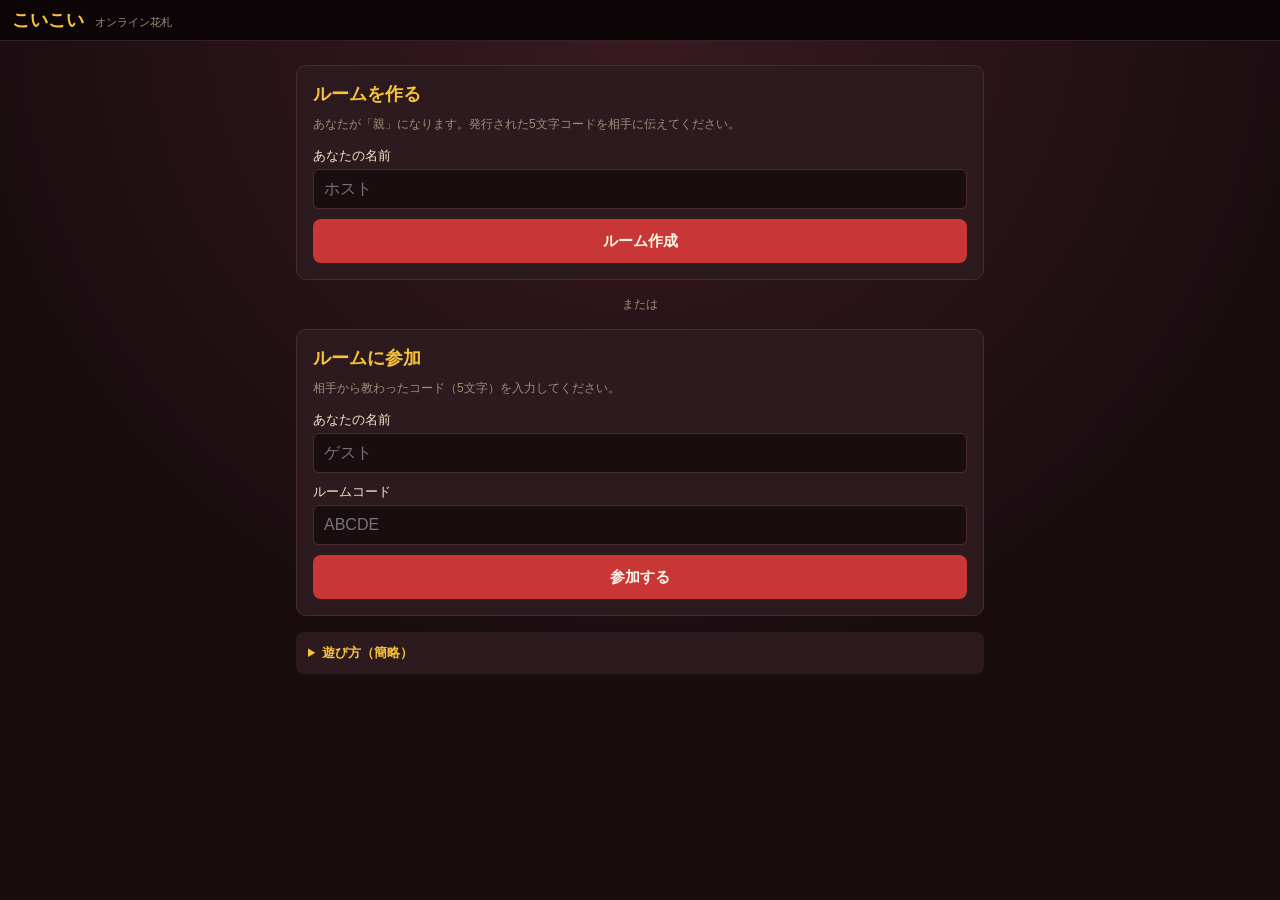
==== koikoi/index.html @ 1c3f086d "Add online two-player Koi-Koi (こいこい) hanafuda game - Full 48-card Hanafuda deck with month/type/ribb" ====
<!doctype html>
<html lang="ja">
<head>
<meta charset="utf-8">
<meta name="viewport" content="width=device-width,initial-scale=1,viewport-fit=cover,user-scalable=no">
<meta name="theme-color" content="#1a0d0d">
<title>こいこい — オンライン花札</title>
<link rel="stylesheet" href="css/style.css">
</head>
<body>

<header id="topbar">
  <h1>こいこい <small>オンライン花札</small></h1>
  <div id="status" data-kind="info"></div>
</header>

<main>
  <!-- ROOM LOBBY -->
  <section id="lobby">
    <div class="card-panel">
      <h2>ルームを作る</h2>
      <p class="hint">あなたが「親」になります。発行された5文字コードを相手に伝えてください。</p>
      <label>あなたの名前
        <input id="host-name" type="text" maxlength="10" placeholder="ホスト">
      </label>
      <button class="btn-primary" id="btn-create">ルーム作成</button>
      <div id="share-block" class="hidden">
        <div class="share-code">コード: <span id="share-code"></span></div>
        <label>共有リンク
          <input id="share-link" type="text" readonly>
        </label>
        <button class="btn-secondary" id="btn-copy">リンクをコピー</button>
      </div>
    </div>

    <div class="divider">または</div>

    <div class="card-panel">
      <h2>ルームに参加</h2>
      <p class="hint">相手から教わったコード（5文字）を入力してください。</p>
      <label>あなたの名前
        <input id="guest-name" type="text" maxlength="10" placeholder="ゲスト">
      </label>
      <label>ルームコード
        <input id="join-code" type="text" maxlength="5" placeholder="ABCDE" autocapitalize="characters">
      </label>
      <button class="btn-primary" id="btn-join">参加する</button>
    </div>

    <details class="rules">
      <summary>遊び方（簡略）</summary>
      <ul>
        <li>各プレイヤーに手札8枚、場札8枚、残り24枚は山札。</li>
        <li>自分の番：①手札を1枚出して、同じ月の場札があれば取る。②山札を1枚めくって、同じく月が合えば取る。</li>
        <li>取った札で「役」が成立したら、<b>あがり</b>（点数を確定）か <b>こいこい</b>（続ける）を選ぶ。</li>
        <li>こいこい後にもう1役以上できれば追加点、相手に役を作られると相手の点数が <b>×2</b>。</li>
        <li>合計7文以上でも <b>×2</b>。全6局の合計点で勝負。</li>
      </ul>
    </details>
  </section>

  <!-- GAME BOARD -->
  <section id="game" class="hidden">
    <div id="scoreboard"></div>

    <div class="zone zone-opp">
      <div id="opp-info" class="player-info"></div>
      <div id="opp-hand" class="hand"></div>
      <div id="opp-captured" class="captured"></div>
    </div>

    <div class="zone zone-field">
      <div id="field" class="field"></div>
    </div>

    <div class="zone zone-me">
      <div id="me-captured" class="captured"></div>
      <div id="me-info" class="player-info"></div>
      <div id="me-hand" class="hand"></div>
    </div>

    <div id="actionbar"></div>
    <details id="log-panel"><summary>ログ</summary><div id="log"></div></details>
  </section>
</main>

<script type="module" src="js/main.js"></script>
</body>
</html>
---- koikoi/css/style.css ----
:root {
  --bg: #1a0d10;
  --panel: #2d1a1f;
  --accent: #c93636;
  --accent-2: #f6c33b;
  --text: #f6e6c8;
  --dim: #a08c78;
  --green: #2c6b3a;
  --warn: #f0a040;
  --ok: #6cd07a;
}

* { box-sizing: border-box; }
html, body { margin: 0; padding: 0; }
body {
  background: radial-gradient(circle at 50% 0%, #3a1a22 0%, var(--bg) 60%);
  color: var(--text);
  font-family: -apple-system, BlinkMacSystemFont, "Hiragino Sans", "Yu Gothic", "Noto Sans JP", sans-serif;
  min-height: 100vh;
  padding-bottom: env(safe-area-inset-bottom);
}

#topbar {
  display: flex; align-items: center; justify-content: space-between;
  padding: 8px 12px; background: #0d0608; border-bottom: 1px solid #3a1f22;
  position: sticky; top: 0; z-index: 10;
}
#topbar h1 { font-size: 18px; margin: 0; color: var(--accent-2); font-weight: 700; }
#topbar h1 small { font-size: 11px; color: var(--dim); margin-left: 6px; font-weight: 400; }
#status { font-size: 12px; color: var(--dim); }
#status[data-kind="ok"]   { color: var(--ok); }
#status[data-kind="warn"] { color: var(--warn); }

main { max-width: 720px; margin: 0 auto; padding: 8px; }

/* ---------- Lobby ---------- */
#lobby { display: flex; flex-direction: column; gap: 16px; padding: 16px 8px; }
.card-panel {
  background: var(--panel); border: 1px solid #4a2a2f; border-radius: 10px;
  padding: 16px; display: flex; flex-direction: column; gap: 10px;
}
.card-panel h2 { margin: 0; font-size: 18px; color: var(--accent-2); }
.card-panel .hint { font-size: 12px; color: var(--dim); margin: 0 0 4px; }
.card-panel label { display: flex; flex-direction: column; gap: 4px; font-size: 13px; }
.card-panel input {
  background: #1a0d10; color: var(--text); border: 1px solid #4a2a2f;
  border-radius: 6px; padding: 10px; font-size: 16px;
}
.share-code { font-family: monospace; font-size: 22px; color: var(--accent-2); letter-spacing: 4px; }
#share-block { display: flex; flex-direction: column; gap: 8px; padding-top: 10px; border-top: 1px dashed #4a2a2f; }
.divider { text-align: center; color: var(--dim); font-size: 12px; }

.btn-primary, .btn-secondary {
  border: 0; border-radius: 8px; padding: 12px 16px; font-size: 15px;
  font-weight: 700; cursor: pointer; min-height: 44px;
}
.btn-primary { background: var(--accent); color: #fff8e6; }
.btn-primary:active { transform: scale(0.98); }
.btn-secondary { background: #4a2a2f; color: var(--text); }

.rules { background: var(--panel); border-radius: 8px; padding: 8px 12px; font-size: 13px; }
.rules summary { cursor: pointer; color: var(--accent-2); font-weight: 700; padding: 4px 0; }
.rules ul { margin: 8px 0; padding-left: 18px; line-height: 1.6; }

.hidden { display: none !important; }

/* ---------- Game board ---------- */
#scoreboard {
  background: #0d0608; border: 1px solid #3a1f22; border-radius: 8px;
  padding: 6px 10px; margin-bottom: 8px; font-size: 13px;
}
.sb-row { display: flex; justify-content: space-between; gap: 8px; padding: 2px 0; }
.sb-row .turn-on { color: var(--accent-2); font-weight: 700; }
.sb-row .vs { color: var(--dim); font-size: 11px; }

.zone {
  background: rgba(0,0,0,0.18);
  border-radius: 10px;
  padding: 6px 8px;
  margin-bottom: 6px;
}
.zone-opp { border-top: 2px solid #4a2a2f; }
.zone-field { background: linear-gradient(180deg, #15311c 0%, #0e2515 100%); padding: 10px 8px; }
.zone-me { border-bottom: 2px solid var(--accent-2); }

.player-info { display: flex; flex-wrap: wrap; align-items: center; gap: 6px; padding: 2px 4px; font-size: 12px; }
.player-name { font-weight: 700; color: var(--accent-2); flex: 0 0 auto; }
.badge { background: var(--accent); color: #fff; padding: 1px 6px; border-radius: 10px; font-size: 10px; font-weight: 700; }
.badge.mine { background: var(--accent-2); color: #1a0d10; }
.badge.koi { background: var(--green); }
.yaku-row { display: flex; flex-wrap: wrap; gap: 4px; align-items: center; flex: 1 1 100%; }
.yaku-chip { background: #4a2a2f; padding: 2px 6px; border-radius: 4px; font-size: 11px; }
.yaku-chip b { color: var(--accent-2); }
.yaku-row .pts { margin-left: auto; color: var(--accent-2); font-weight: 700; font-size: 12px; }
.yaku-row .dim { color: var(--dim); font-style: italic; }

/* Cards */
.hand, .field { display: flex; flex-wrap: wrap; gap: 4px; justify-content: center; min-height: 70px; padding: 4px; }
.field { gap: 6px; min-height: 140px; }
.captured { display: flex; flex-direction: column; gap: 2px; padding: 2px 0; }
.cap-row { display: flex; align-items: center; gap: 4px; font-size: 10px; }
.cap-label { width: 28px; color: var(--dim); }
.cap-cards { display: flex; flex-wrap: wrap; gap: 2px; flex: 1; }

.card-slot {
  width: 56px; height: 90px; cursor: pointer;
  display: flex; align-items: stretch; justify-content: stretch;
  transition: transform 0.12s ease;
}
.card-slot.mini { width: 32px; height: 52px; cursor: default; }
.field .card-slot { width: 60px; height: 96px; }
.zone-opp .card-slot { width: 40px; height: 64px; }
.card-slot:active { transform: scale(0.96); }
.card-slot svg { width: 100%; height: 100%; display: block; border-radius: 4px; }

.hf-card.hf-back rect:first-child { fill: #7a0e1f; }
.hf-selected { outline: 3px solid var(--accent-2); outline-offset: 1px; border-radius: 6px; }
.is-match svg { box-shadow: 0 0 0 2px var(--accent-2); border-radius: 4px; outline: 2px solid var(--accent-2); }
.is-pulse svg { animation: pulse 1.2s ease-in-out infinite; }
@keyframes pulse {
  0%, 100% { box-shadow: 0 0 0 0 rgba(246,195,59,0); }
  50%      { box-shadow: 0 0 0 4px rgba(246,195,59,0.55); }
}
.empty { color: var(--dim); font-size: 11px; padding: 8px; }

/* Action bar */
#actionbar {
  position: sticky; bottom: 0;
  background: #0d0608; border-top: 1px solid #3a1f22;
  padding: 10px 8px; display: flex; flex-wrap: wrap; gap: 8px; justify-content: center;
  margin: 8px -8px 0;
}
#actionbar .hint { color: var(--dim); font-size: 13px; padding: 12px 0; text-align: center; width: 100%; }
#actionbar button { flex: 1 1 140px; }
.result { width: 100%; text-align: center; color: var(--accent-2); font-size: 16px; font-weight: 700; padding: 8px; }
.result.big { font-size: 22px; padding: 14px; }
.result small { color: var(--text); font-weight: 400; font-size: 13px; }

/* Log */
#log-panel { margin-top: 8px; background: var(--panel); border-radius: 8px; padding: 6px 12px; font-size: 11px; }
#log-panel summary { color: var(--accent-2); cursor: pointer; }
#log { max-height: 120px; overflow-y: auto; padding: 6px 0; line-height: 1.5; color: var(--dim); }

/* Larger screens */
@media (min-width: 600px) {
  .card-slot { width: 64px; height: 102px; }
  .field .card-slot { width: 70px; height: 112px; }
  .zone-opp .card-slot { width: 48px; height: 76px; }
  .card-slot.mini { width: 38px; height: 60px; }
}
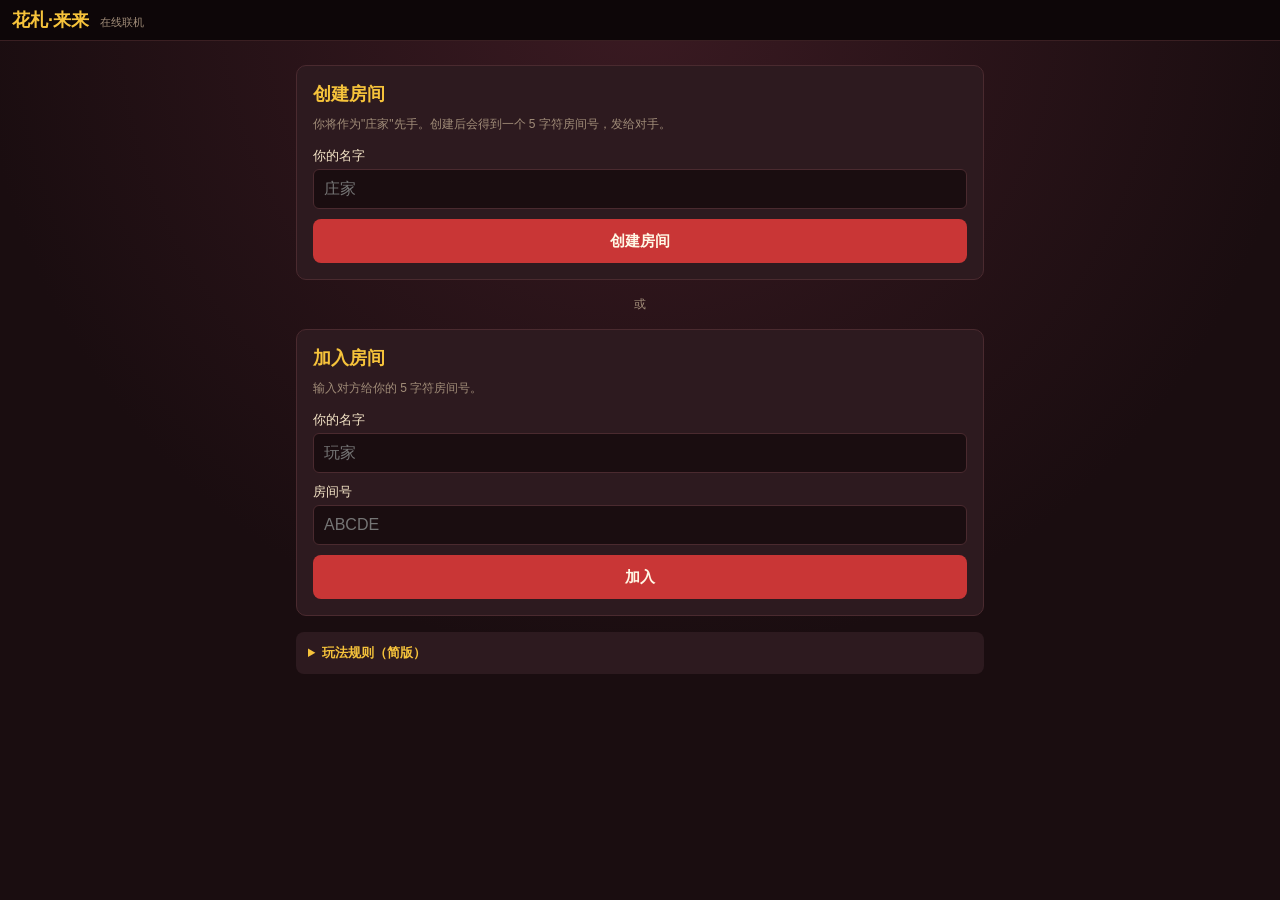
==== commit 226c97ba: "Translate UI and card names to Chinese - All lobby/game/action bar text now in simplified Chinese - " ====
--- a/koikoi/index.html
+++ b/koikoi/index.html
@@ -1,16 +1,16 @@
 <!doctype html>
-<html lang="ja">
+<html lang="zh-CN">
 <head>
 <meta charset="utf-8">
 <meta name="viewport" content="width=device-width,initial-scale=1,viewport-fit=cover,user-scalable=no">
 <meta name="theme-color" content="#1a0d0d">
-<title>こいこい — オンライン花札</title>
+<title>来来花札（Koi-Koi）在线对战</title>
 <link rel="stylesheet" href="css/style.css">
 </head>
 <body>
 
 <header id="topbar">
-  <h1>こいこい <small>オンライン花札</small></h1>
+  <h1>花札·来来 <small>在线联机</small></h1>
   <div id="status" data-kind="info"></div>
 </header>
 
@@ -18,43 +18,58 @@
   <!-- ROOM LOBBY -->
   <section id="lobby">
     <div class="card-panel">
-      <h2>ルームを作る</h2>
-      <p class="hint">あなたが「親」になります。発行された5文字コードを相手に伝えてください。</p>
-      <label>あなたの名前
-        <input id="host-name" type="text" maxlength="10" placeholder="ホスト">
+      <h2>创建房间</h2>
+      <p class="hint">你将作为"庄家"先手。创建后会得到一个 5 字符房间号，发给对手。</p>
+      <label>你的名字
+        <input id="host-name" type="text" maxlength="10" placeholder="庄家">
       </label>
-      <button class="btn-primary" id="btn-create">ルーム作成</button>
+      <button class="btn-primary" id="btn-create">创建房间</button>
       <div id="share-block" class="hidden">
-        <div class="share-code">コード: <span id="share-code"></span></div>
-        <label>共有リンク
+        <div class="share-code">房间号：<span id="share-code"></span></div>
+        <label>共享链接
           <input id="share-link" type="text" readonly>
         </label>
-        <button class="btn-secondary" id="btn-copy">リンクをコピー</button>
+        <button class="btn-secondary" id="btn-copy">复制链接</button>
       </div>
     </div>
 
-    <div class="divider">または</div>
+    <div class="divider">或</div>
 
     <div class="card-panel">
-      <h2>ルームに参加</h2>
-      <p class="hint">相手から教わったコード（5文字）を入力してください。</p>
-      <label>あなたの名前
-        <input id="guest-name" type="text" maxlength="10" placeholder="ゲスト">
+      <h2>加入房间</h2>
+      <p class="hint">输入对方给你的 5 字符房间号。</p>
+      <label>你的名字
+        <input id="guest-name" type="text" maxlength="10" placeholder="玩家">
       </label>
-      <label>ルームコード
+      <label>房间号
         <input id="join-code" type="text" maxlength="5" placeholder="ABCDE" autocapitalize="characters">
       </label>
-      <button class="btn-primary" id="btn-join">参加する</button>
+      <button class="btn-primary" id="btn-join">加入</button>
     </div>
 
     <details class="rules">
-      <summary>遊び方（簡略）</summary>
+      <summary>玩法规则（简版）</summary>
       <ul>
-        <li>各プレイヤーに手札8枚、場札8枚、残り24枚は山札。</li>
-        <li>自分の番：①手札を1枚出して、同じ月の場札があれば取る。②山札を1枚めくって、同じく月が合えば取る。</li>
-        <li>取った札で「役」が成立したら、<b>あがり</b>（点数を確定）か <b>こいこい</b>（続ける）を選ぶ。</li>
-        <li>こいこい後にもう1役以上できれば追加点、相手に役を作られると相手の点数が <b>×2</b>。</li>
-        <li>合計7文以上でも <b>×2</b>。全6局の合計点で勝負。</li>
+        <li>双方各有手牌 8 张，场上 8 张，牌堆 24 张。</li>
+        <li>轮到你时：①出一张手牌，和场上同月的牌配对取走；②翻开牌堆顶，同月则配对取走。</li>
+        <li>取到的牌能组成"役"时，选 <b>结算</b>（锁定得分）或 <b>来来</b>（继续凑更多役）。</li>
+        <li>"来来"后再成一役可加分；对手反而成役则对手得分 <b>×2</b>。</li>
+        <li>得 7 文以上额外 <b>×2</b>。全 6 局累计得分定胜负。</li>
+      </ul>
+      <h3 class="rules-h3">役一览</h3>
+      <ul>
+        <li><b>五光</b> 10 文 — 五张"光"札全收</li>
+        <li><b>四光</b> 8 文 — 四张光（不含雨）</li>
+        <li><b>雨四光</b> 7 文 — 四张光含柳雨</li>
+        <li><b>三光</b> 5 文 — 三张光（不含雨）</li>
+        <li><b>猪鹿蝶</b> 5 文 — 猪、鹿、蝶三张"种"</li>
+        <li><b>花见酒</b> 5 文 — 樱幕 + 菊酒杯</li>
+        <li><b>月见酒</b> 5 文 — 满月 + 菊酒杯</li>
+        <li><b>赤短</b> 5 文 — 三张诗笺（松/梅/樱）</li>
+        <li><b>青短</b> 5 文 — 三张青短（牡丹/菊/枫）</li>
+        <li><b>种</b> 1 文起 — 动物札 5 张，每多一张 +1</li>
+        <li><b>短</b> 1 文起 — 缎带 5 张，每多一张 +1</li>
+        <li><b>皮</b> 1 文起 — 素札 10 张，每多一张 +1</li>
       </ul>
     </details>
   </section>
@@ -80,7 +95,7 @@
     </div>
 
     <div id="actionbar"></div>
-    <details id="log-panel"><summary>ログ</summary><div id="log"></div></details>
+    <details id="log-panel"><summary>对局日志</summary><div id="log"></div></details>
   </section>
 </main>
 
--- a/koikoi/css/style.css
+++ b/koikoi/css/style.css
@@ -61,6 +61,7 @@
 .rules { background: var(--panel); border-radius: 8px; padding: 8px 12px; font-size: 13px; }
 .rules summary { cursor: pointer; color: var(--accent-2); font-weight: 700; padding: 4px 0; }
 .rules ul { margin: 8px 0; padding-left: 18px; line-height: 1.6; }
+.rules-h3 { margin: 10px 0 4px; font-size: 14px; color: var(--accent-2); }
 
 .hidden { display: none !important; }
 
